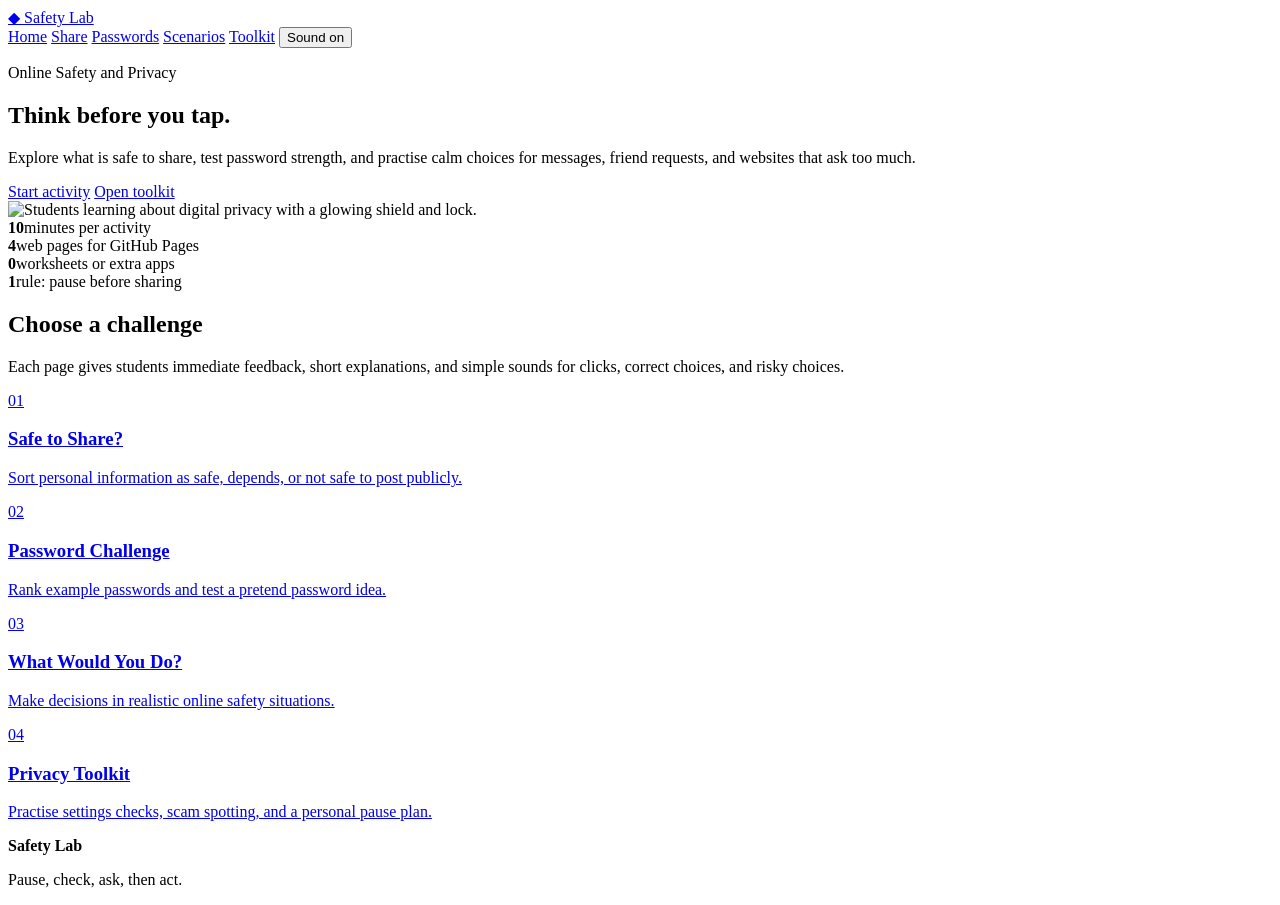
==== index.html @ 15ce436d "Add files via upload" ====
<!doctype html>
<html lang="en">
<head>
  <meta charset="utf-8">
  <meta name="viewport" content="width=device-width, initial-scale=1">
  <title>Safety Lab | Online Safety and Privacy</title>
  <link rel="stylesheet" href="css/styles.css">
</head>
<body>
  <header class="site-header">
    <nav class="nav" aria-label="Main navigation">
      <a class="brand" href="index.html" aria-label="Safety Lab home">
        <span class="brand-mark" aria-hidden="true">◆</span>
        <span>Safety Lab</span>
      </a>
      <div class="nav-actions">
        <a class="nav-link active" href="index.html">Home</a>
        <a class="nav-link" href="share.html">Share</a>
        <a class="nav-link" href="passwords.html">Passwords</a>
        <a class="nav-link" href="scenarios.html">Scenarios</a>
        <a class="nav-link" href="toolkit.html">Toolkit</a>
        <button class="sound-toggle" type="button" data-sound-toggle aria-pressed="true">Sound on</button>
      </div>
    </nav>
  </header>

  <main>
    <section class="hero">
      <div class="hero-copy">
        <p class="kicker">Online Safety and Privacy</p>
        <h1>Think before you tap.</h1>
        <p>Explore what is safe to share, test password strength, and practise calm choices for messages, friend requests, and websites that ask too much.</p>
        <div class="hero-actions">
          <a class="button primary" href="share.html">Start activity</a>
          <a class="button" href="toolkit.html">Open toolkit</a>
        </div>
      </div>
      <div class="hero-art">
        <img src="assets/online-safety-hero.png" alt="Students learning about digital privacy with a glowing shield and lock.">
      </div>
    </section>

    <div class="mission-strip" aria-label="Lesson overview">
      <div class="stat"><strong>10</strong><span>minutes per activity</span></div>
      <div class="stat"><strong>4</strong><span>web pages for GitHub Pages</span></div>
      <div class="stat"><strong>0</strong><span>worksheets or extra apps</span></div>
      <div class="stat"><strong>1</strong><span>rule: pause before sharing</span></div>
    </div>

    <section class="section">
      <div class="wrap">
        <div class="section-header">
          <div>
            <h2>Choose a challenge</h2>
            <p>Each page gives students immediate feedback, short explanations, and simple sounds for clicks, correct choices, and risky choices.</p>
          </div>
        </div>

        <div class="tool-grid">
          <a class="activity-card" href="share.html">
            <span class="card-number">01</span>
            <h3>Safe to Share?</h3>
            <p>Sort personal information as safe, depends, or not safe to post publicly.</p>
          </a>
          <a class="activity-card" href="passwords.html">
            <span class="card-number">02</span>
            <h3>Password Challenge</h3>
            <p>Rank example passwords and test a pretend password idea.</p>
          </a>
          <a class="activity-card" href="scenarios.html">
            <span class="card-number">03</span>
            <h3>What Would You Do?</h3>
            <p>Make decisions in realistic online safety situations.</p>
          </a>
          <a class="activity-card" href="toolkit.html">
            <span class="card-number">04</span>
            <h3>Privacy Toolkit</h3>
            <p>Practise settings checks, scam spotting, and a personal pause plan.</p>
          </a>
        </div>
      </div>
    </section>
  </main>

  <footer class="footer">
    <div class="wrap">
      <strong>Safety Lab</strong>
      <p>Pause, check, ask, then act.</p>
    </div>
  </footer>

  <script src="scripts/app.js"></script>
</body>
</html>
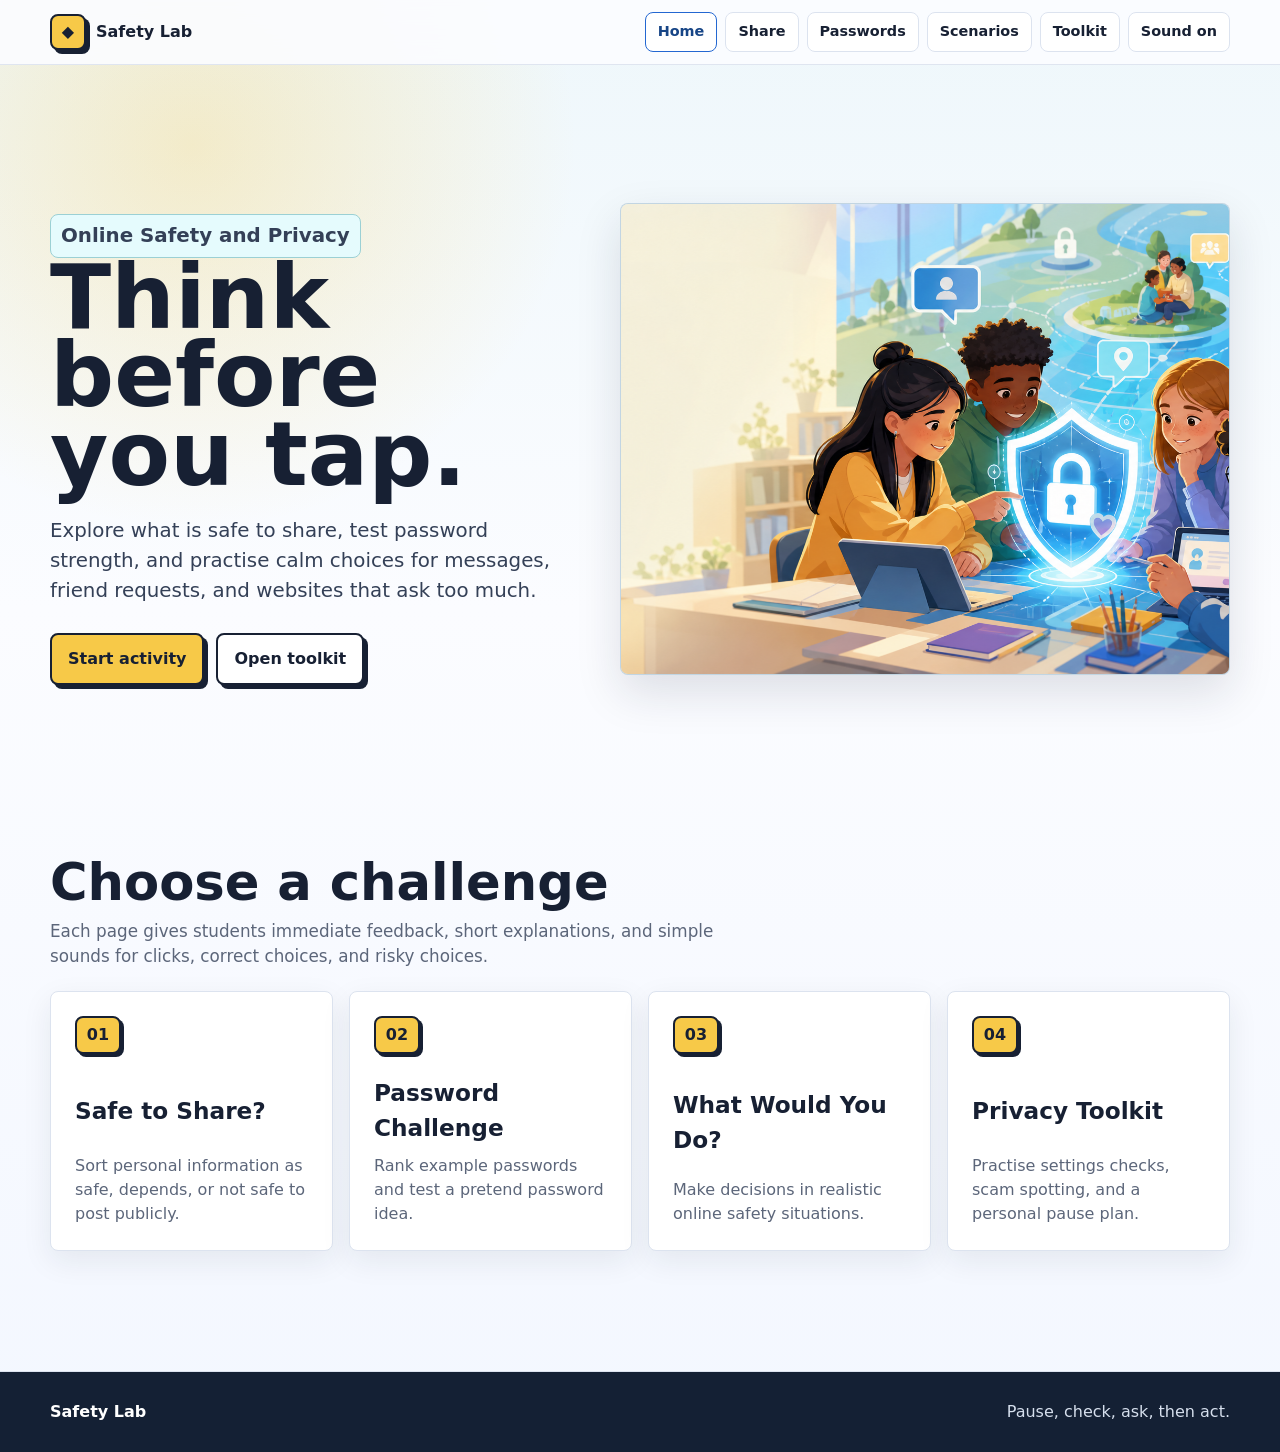
==== commit 73f8ff46: "Add files via upload" ====
--- a/index.html
+++ b/index.html
@@ -39,13 +39,6 @@
         <img src="assets/online-safety-hero.png" alt="Students learning about digital privacy with a glowing shield and lock.">
       </div>
     </section>
-
-    <div class="mission-strip" aria-label="Lesson overview">
-      <div class="stat"><strong>10</strong><span>minutes per activity</span></div>
-      <div class="stat"><strong>4</strong><span>web pages for GitHub Pages</span></div>
-      <div class="stat"><strong>0</strong><span>worksheets or extra apps</span></div>
-      <div class="stat"><strong>1</strong><span>rule: pause before sharing</span></div>
-    </div>
 
     <section class="section">
       <div class="wrap">
--- a/css/styles.css
+++ b/css/styles.css
@@ -0,0 +1,946 @@
+:root {
+  --ink: #172033;
+  --muted: #5c667a;
+  --paper: #fbfcff;
+  --line: #dce3ef;
+  --blue: #2367d1;
+  --blue-dark: #174586;
+  --green: #14845c;
+  --amber: #b86908;
+  --red: #c7374b;
+  --teal: #0d8b92;
+  --yellow: #f7c948;
+  --shadow: 0 18px 45px rgba(23, 32, 51, .13);
+}
+
+* {
+  box-sizing: border-box;
+}
+
+html {
+  scroll-behavior: smooth;
+}
+
+body {
+  margin: 0;
+  font-family: Inter, ui-sans-serif, system-ui, -apple-system, BlinkMacSystemFont, "Segoe UI", sans-serif;
+  color: var(--ink);
+  background:
+    radial-gradient(circle at 15% 10%, rgba(247, 201, 72, .28), transparent 24rem),
+    linear-gradient(180deg, #eef7fb 0%, #fbfcff 42%, #f3f7ff 100%);
+  line-height: 1.5;
+}
+
+button,
+input,
+textarea {
+  font: inherit;
+}
+
+button {
+  cursor: pointer;
+}
+
+.site-header {
+  position: sticky;
+  top: 0;
+  z-index: 10;
+  border-bottom: 1px solid rgba(220, 227, 239, .9);
+  background: rgba(251, 252, 255, .92);
+  backdrop-filter: blur(14px);
+}
+
+.nav {
+  width: min(1180px, calc(100% - 32px));
+  margin: 0 auto;
+  display: flex;
+  align-items: center;
+  justify-content: space-between;
+  gap: 18px;
+  padding: 12px 0;
+}
+
+.brand {
+  display: flex;
+  align-items: center;
+  gap: 10px;
+  min-width: 0;
+  color: var(--ink);
+  font-weight: 800;
+  letter-spacing: 0;
+  text-decoration: none;
+}
+
+.brand-mark {
+  width: 36px;
+  height: 36px;
+  display: grid;
+  place-items: center;
+  border: 2px solid var(--ink);
+  border-radius: 8px;
+  background: var(--yellow);
+  box-shadow: 4px 4px 0 var(--ink);
+  flex: 0 0 auto;
+}
+
+.nav-actions {
+  display: flex;
+  align-items: center;
+  gap: 8px;
+  overflow-x: auto;
+  scrollbar-width: none;
+}
+
+.nav-actions::-webkit-scrollbar {
+  display: none;
+}
+
+.nav-link,
+.sound-toggle {
+  border: 1px solid var(--line);
+  background: white;
+  color: var(--ink);
+  border-radius: 8px;
+  padding: 8px 12px;
+  text-decoration: none;
+  white-space: nowrap;
+  font-weight: 700;
+  font-size: .9rem;
+}
+
+.nav-link:hover,
+.nav-link:focus-visible,
+.sound-toggle:hover,
+.sound-toggle:focus-visible,
+.nav-link.active {
+  border-color: var(--blue);
+  color: var(--blue-dark);
+  outline: none;
+}
+
+.sound-toggle[aria-pressed="false"] {
+  color: var(--muted);
+  background: #f2f5fa;
+}
+
+.hero {
+  width: min(1180px, calc(100% - 32px));
+  min-height: min(720px, calc(100vh - 76px));
+  margin: 0 auto;
+  display: grid;
+  grid-template-columns: minmax(0, .92fr) minmax(360px, 1.08fr);
+  align-items: center;
+  gap: clamp(24px, 4vw, 56px);
+  padding: clamp(28px, 5vw, 60px) 0 32px;
+}
+
+.hero-copy {
+  position: relative;
+  z-index: 1;
+}
+
+.kicker {
+  width: fit-content;
+  margin: 0 0 14px;
+  border: 1px solid #9bd0d4;
+  background: #e5fbfd;
+  color: #074d54;
+  border-radius: 8px;
+  padding: 6px 10px;
+  font-size: .88rem;
+  font-weight: 800;
+}
+
+h1 {
+  margin: 0;
+  font-size: clamp(2.7rem, 7vw, 6.5rem);
+  line-height: .88;
+  letter-spacing: 0;
+}
+
+.page-title {
+  font-size: clamp(2.4rem, 6vw, 5.4rem);
+}
+
+.hero-copy p {
+  max-width: 58ch;
+  margin: 22px 0 0;
+  color: #344057;
+  font-size: clamp(1.05rem, 2vw, 1.24rem);
+}
+
+.hero-actions {
+  display: flex;
+  flex-wrap: wrap;
+  gap: 12px;
+  margin-top: 28px;
+}
+
+.button {
+  border: 2px solid var(--ink);
+  border-radius: 8px;
+  padding: 12px 16px;
+  display: inline-flex;
+  align-items: center;
+  justify-content: center;
+  gap: 10px;
+  min-height: 48px;
+  color: var(--ink);
+  background: white;
+  box-shadow: 4px 4px 0 var(--ink);
+  font-weight: 850;
+  text-decoration: none;
+  transition: transform .16s ease, box-shadow .16s ease;
+}
+
+.button.primary {
+  background: var(--yellow);
+}
+
+.button:hover,
+.button:focus-visible {
+  transform: translate(2px, 2px);
+  box-shadow: 2px 2px 0 var(--ink);
+  outline: none;
+}
+
+.hero-art {
+  position: relative;
+  min-height: 470px;
+  border-radius: 8px;
+  overflow: hidden;
+  box-shadow: var(--shadow);
+  border: 1px solid rgba(23, 32, 51, .12);
+  background: #dbeefa;
+}
+
+.hero-art img {
+  width: 100%;
+  height: 100%;
+  min-height: 470px;
+  display: block;
+  object-fit: cover;
+}
+
+.mission-strip {
+  width: min(1180px, calc(100% - 32px));
+  margin: 0 auto 28px;
+  display: grid;
+  grid-template-columns: repeat(4, 1fr);
+  gap: 12px;
+}
+
+.stat {
+  background: white;
+  border: 1px solid var(--line);
+  border-radius: 8px;
+  padding: 14px;
+  min-height: 94px;
+}
+
+.stat strong {
+  display: block;
+  font-size: 1.5rem;
+  line-height: 1;
+}
+
+.stat span {
+  display: block;
+  margin-top: 8px;
+  color: var(--muted);
+  font-size: .92rem;
+}
+
+main {
+  padding-bottom: 48px;
+}
+
+.page-main {
+  min-height: calc(100vh - 160px);
+}
+
+.section {
+  padding: clamp(34px, 6vw, 72px) 0;
+}
+
+.wrap {
+  width: min(1180px, calc(100% - 32px));
+  margin: 0 auto;
+}
+
+.section-header {
+  display: grid;
+  grid-template-columns: minmax(0, 1fr) auto;
+  gap: 20px;
+  align-items: end;
+  margin-bottom: 22px;
+}
+
+.section-header h2 {
+  margin: 0;
+  font-size: clamp(2rem, 4vw, 3.5rem);
+  line-height: .98;
+  letter-spacing: 0;
+}
+
+.section-header p {
+  margin: 12px 0 0;
+  max-width: 64ch;
+  color: var(--muted);
+  font-size: 1.05rem;
+}
+
+.score-pill {
+  min-width: 132px;
+  border: 2px solid var(--ink);
+  border-radius: 8px;
+  padding: 10px 12px;
+  background: white;
+  text-align: center;
+  box-shadow: 4px 4px 0 var(--ink);
+  font-weight: 850;
+}
+
+.activity-shell {
+  display: grid;
+  grid-template-columns: minmax(0, 1fr) 340px;
+  gap: 18px;
+  align-items: start;
+}
+
+.panel,
+.feedback,
+.scenario-board,
+.tool-panel,
+.activity-card {
+  background: white;
+  border: 1px solid var(--line);
+  border-radius: 8px;
+  box-shadow: 0 10px 30px rgba(23, 32, 51, .08);
+}
+
+.panel,
+.tool-panel,
+.activity-card {
+  padding: clamp(16px, 3vw, 24px);
+}
+
+.activity-card {
+  min-height: 230px;
+  color: var(--ink);
+  text-decoration: none;
+  display: flex;
+  flex-direction: column;
+  justify-content: space-between;
+}
+
+.activity-card:hover,
+.activity-card:focus-visible {
+  border-color: var(--blue);
+  outline: none;
+}
+
+.activity-card h3 {
+  margin: 22px 0 8px;
+  font-size: 1.45rem;
+}
+
+.activity-card p {
+  margin: 0;
+  color: var(--muted);
+}
+
+.card-number {
+  width: 46px;
+  height: 38px;
+  display: grid;
+  place-items: center;
+  border: 2px solid var(--ink);
+  border-radius: 8px;
+  background: var(--yellow);
+  box-shadow: 3px 3px 0 var(--ink);
+  font-weight: 900;
+}
+
+.feedback {
+  position: sticky;
+  top: 78px;
+  padding: 18px;
+}
+
+.feedback-inline {
+  margin-top: 16px;
+  position: static;
+}
+
+.feedback.correct,
+.inline-feedback.correct {
+  border-color: rgba(20, 132, 92, .42);
+  background: #f0fbf5;
+  color: #0a5b3d;
+}
+
+.feedback.incorrect,
+.inline-feedback.incorrect {
+  border-color: rgba(199, 55, 75, .34);
+  background: #fff5f6;
+  color: #7a1d2d;
+}
+
+.feedback h3,
+.panel h3,
+.tool-panel h3 {
+  margin: 0 0 10px;
+  font-size: 1.04rem;
+}
+
+.feedback p {
+  margin: 0;
+  color: var(--muted);
+}
+
+.feedback ul {
+  margin: 12px 0 0;
+  padding-left: 18px;
+  color: var(--muted);
+}
+
+.inline-feedback {
+  margin: 14px 0 0;
+  border: 1px solid var(--line);
+  border-radius: 8px;
+  background: #fbfdff;
+  color: var(--muted);
+  padding: 10px 12px;
+  font-weight: 750;
+}
+
+.inline-feedback.strong {
+  color: var(--green);
+}
+
+.share-card {
+  display: grid;
+  grid-template-columns: minmax(0, 1fr);
+  gap: 20px;
+  place-items: center;
+  min-height: 300px;
+  border: 2px dashed #b7c7dd;
+  border-radius: 8px;
+  padding: 28px;
+  text-align: center;
+  background:
+    linear-gradient(135deg, rgba(35, 103, 209, .08), transparent),
+    #fbfdff;
+}
+
+.share-label {
+  color: var(--muted);
+  font-weight: 800;
+  text-transform: uppercase;
+  font-size: .82rem;
+}
+
+.share-item {
+  font-size: clamp(2.4rem, 7vw, 5.5rem);
+  font-weight: 900;
+  line-height: 1;
+  overflow-wrap: anywhere;
+}
+
+.choice-grid {
+  display: grid;
+  grid-template-columns: repeat(3, 1fr);
+  gap: 10px;
+  margin-top: 16px;
+}
+
+.choice {
+  min-height: 86px;
+  border: 2px solid var(--line);
+  border-radius: 8px;
+  background: white;
+  color: var(--ink);
+  display: grid;
+  place-items: center;
+  gap: 4px;
+  padding: 10px;
+  font-weight: 850;
+}
+
+.choice .icon {
+  font-size: 1.8rem;
+  line-height: 1;
+}
+
+.choice[data-choice="safe"]:hover,
+.choice[data-choice="safe"]:focus-visible {
+  border-color: var(--green);
+}
+
+.choice[data-choice="depends"]:hover,
+.choice[data-choice="depends"]:focus-visible {
+  border-color: var(--amber);
+}
+
+.choice[data-choice="unsafe"]:hover,
+.choice[data-choice="unsafe"]:focus-visible {
+  border-color: var(--red);
+}
+
+.progress-row {
+  display: flex;
+  justify-content: space-between;
+  gap: 16px;
+  color: var(--muted);
+  font-weight: 750;
+  margin-top: 16px;
+}
+
+.bar {
+  height: 12px;
+  border: 1px solid #bfd0e7;
+  border-radius: 99px;
+  margin-top: 10px;
+  overflow: hidden;
+  background: #edf3fb;
+}
+
+.bar span {
+  display: block;
+  height: 100%;
+  width: 0;
+  background: linear-gradient(90deg, var(--teal), var(--blue));
+  transition: width .25s ease;
+}
+
+.password-area {
+  display: grid;
+  grid-template-columns: minmax(0, 1fr) minmax(270px, 360px);
+  gap: 18px;
+}
+
+.password-list {
+  display: grid;
+  gap: 10px;
+}
+
+.password-row {
+  display: grid;
+  grid-template-columns: 44px minmax(0, 1fr) auto;
+  gap: 10px;
+  align-items: center;
+  border: 1px solid var(--line);
+  border-radius: 8px;
+  padding: 10px;
+  background: #fbfdff;
+}
+
+.password-row.correct {
+  border-color: rgba(20, 132, 92, .55);
+  background: #f0fbf5;
+}
+
+.rank {
+  width: 34px;
+  height: 34px;
+  display: grid;
+  place-items: center;
+  border: 2px solid var(--ink);
+  border-radius: 8px;
+  background: var(--yellow);
+  font-weight: 900;
+}
+
+.password-text {
+  min-width: 0;
+  font-family: ui-monospace, SFMono-Regular, Menlo, Consolas, monospace;
+  font-weight: 850;
+  overflow-wrap: anywhere;
+}
+
+.move-buttons {
+  display: flex;
+  gap: 6px;
+}
+
+.icon-button {
+  width: 38px;
+  height: 38px;
+  border-radius: 8px;
+  border: 1px solid var(--line);
+  background: white;
+  color: var(--ink);
+  font-weight: 900;
+}
+
+.icon-button:hover,
+.icon-button:focus-visible {
+  border-color: var(--blue);
+  outline: none;
+}
+
+.meter {
+  display: grid;
+  gap: 14px;
+}
+
+.password-input {
+  width: 100%;
+  border: 2px solid #bdd0e8;
+  border-radius: 8px;
+  padding: 13px 14px;
+  outline: none;
+  font-family: ui-monospace, SFMono-Regular, Menlo, Consolas, monospace;
+  font-weight: 750;
+}
+
+.password-input:focus {
+  border-color: var(--blue);
+}
+
+.meter-track {
+  height: 16px;
+  border-radius: 99px;
+  overflow: hidden;
+  border: 1px solid #c8d6e8;
+  background: #eef3fa;
+}
+
+.meter-fill {
+  width: 8%;
+  height: 100%;
+  background: var(--red);
+  transition: width .2s ease, background .2s ease;
+}
+
+.check-list {
+  display: grid;
+  gap: 8px;
+  margin: 0;
+  padding: 0;
+  list-style: none;
+}
+
+.check-list li {
+  display: flex;
+  align-items: center;
+  gap: 8px;
+  color: var(--muted);
+  font-weight: 700;
+}
+
+.check-list li::before {
+  content: "";
+  width: 14px;
+  height: 14px;
+  border: 2px solid #a9b8cc;
+  border-radius: 4px;
+  flex: 0 0 auto;
+}
+
+.check-list li.met {
+  color: var(--green);
+}
+
+.check-list li.met::before {
+  background: var(--green);
+  border-color: var(--green);
+  box-shadow: inset 0 0 0 3px white;
+}
+
+.scenario-layout {
+  display: grid;
+  grid-template-columns: 290px minmax(0, 1fr);
+  gap: 18px;
+}
+
+.scenario-tabs {
+  display: grid;
+  gap: 10px;
+}
+
+.scenario-tab {
+  border: 1px solid var(--line);
+  border-radius: 8px;
+  padding: 14px;
+  background: white;
+  color: var(--ink);
+  text-align: left;
+  font-weight: 850;
+}
+
+.scenario-tab.active {
+  border: 2px solid var(--ink);
+  background: var(--yellow);
+  box-shadow: 4px 4px 0 var(--ink);
+}
+
+.scenario-board {
+  padding: clamp(18px, 3vw, 28px);
+}
+
+.scenario-board h3 {
+  margin: 0;
+  font-size: clamp(1.5rem, 3vw, 2.4rem);
+  line-height: 1.05;
+}
+
+.scenario-board p {
+  color: var(--muted);
+  font-size: 1.08rem;
+}
+
+.scenario-actions {
+  display: grid;
+  grid-template-columns: repeat(3, 1fr);
+  gap: 10px;
+  margin: 18px 0;
+}
+
+.scenario-action {
+  min-height: 72px;
+  border: 2px solid var(--line);
+  border-radius: 8px;
+  background: white;
+  color: var(--ink);
+  font-weight: 850;
+  padding: 10px;
+}
+
+.scenario-action.selected {
+  border-color: var(--blue);
+  background: #e9f1ff;
+}
+
+textarea {
+  width: 100%;
+  min-height: 104px;
+  resize: vertical;
+  border: 2px solid #bdd0e8;
+  border-radius: 8px;
+  padding: 12px;
+  color: var(--ink);
+  background: #fbfdff;
+}
+
+textarea:focus {
+  border-color: var(--blue);
+  outline: none;
+}
+
+.response-tools {
+  display: flex;
+  flex-wrap: wrap;
+  gap: 10px;
+  margin-top: 12px;
+}
+
+.mini-button {
+  border: 1px solid var(--line);
+  border-radius: 8px;
+  background: white;
+  color: var(--ink);
+  padding: 9px 12px;
+  font-weight: 800;
+}
+
+.mini-button:hover,
+.mini-button:focus-visible {
+  border-color: var(--blue);
+  outline: none;
+}
+
+.tool-grid {
+  display: grid;
+  grid-template-columns: repeat(4, 1fr);
+  gap: 16px;
+}
+
+.tool-panel {
+  min-height: 230px;
+}
+
+.tool-panel p {
+  color: var(--muted);
+  margin: 0 0 14px;
+}
+
+body[data-page="toolkit"] .tool-grid {
+  grid-template-columns: repeat(3, 1fr);
+}
+
+.privacy-toggle {
+  display: grid;
+  gap: 8px;
+}
+
+.toggle-row {
+  display: flex;
+  align-items: center;
+  justify-content: space-between;
+  gap: 10px;
+  border: 1px solid var(--line);
+  border-radius: 8px;
+  padding: 10px;
+  color: var(--muted);
+  background: white;
+  font-weight: 750;
+}
+
+.switch {
+  width: 50px;
+  height: 28px;
+  border: 2px solid #98a8bf;
+  border-radius: 99px;
+  background: #edf3fa;
+  position: relative;
+  flex: 0 0 auto;
+}
+
+.switch::after {
+  content: "";
+  width: 18px;
+  height: 18px;
+  position: absolute;
+  top: 3px;
+  left: 4px;
+  border-radius: 50%;
+  background: #98a8bf;
+  transition: transform .2s ease, background .2s ease;
+}
+
+.toggle-row.on .switch {
+  border-color: var(--green);
+  background: #e8f8f1;
+}
+
+.toggle-row.on .switch::after {
+  transform: translateX(20px);
+  background: var(--green);
+}
+
+.toggle-row.risky.on .switch {
+  border-color: var(--red);
+  background: #fff1f3;
+}
+
+.toggle-row.risky.on .switch::after {
+  background: var(--red);
+}
+
+.phish-message {
+  border: 1px solid #f0c4ca;
+  border-left: 6px solid var(--red);
+  border-radius: 8px;
+  padding: 12px;
+  background: #fff7f8;
+  color: #5c1824;
+  font-weight: 750;
+}
+
+.spot-list {
+  display: flex;
+  flex-wrap: wrap;
+  gap: 8px;
+}
+
+.chip {
+  border: 1px solid var(--line);
+  border-radius: 8px;
+  padding: 7px 10px;
+  background: white;
+  color: var(--muted);
+  font-weight: 800;
+}
+
+.chip.found {
+  border-color: var(--green);
+  color: var(--green);
+  background: #edf9f3;
+}
+
+.footer {
+  border-top: 1px solid var(--line);
+  background: #142034;
+  color: white;
+  padding: 28px 0;
+}
+
+.footer .wrap {
+  display: flex;
+  justify-content: space-between;
+  gap: 18px;
+  align-items: center;
+  flex-wrap: wrap;
+}
+
+.footer p {
+  margin: 0;
+  color: #d6dfed;
+}
+
+@media (max-width: 1040px) {
+  .tool-grid {
+    grid-template-columns: repeat(2, 1fr);
+  }
+
+  body[data-page="toolkit"] .tool-grid {
+    grid-template-columns: 1fr;
+  }
+}
+
+@media (max-width: 940px) {
+  .hero,
+  .activity-shell,
+  .password-area,
+  .scenario-layout {
+    grid-template-columns: 1fr;
+  }
+
+  .hero {
+    min-height: auto;
+  }
+
+  .hero-art,
+  .hero-art img {
+    min-height: 320px;
+  }
+
+  .mission-strip {
+    grid-template-columns: repeat(2, 1fr);
+  }
+
+  .feedback {
+    position: static;
+  }
+}
+
+@media (max-width: 640px) {
+  .nav {
+    align-items: stretch;
+    flex-direction: column;
+  }
+
+  .section-header,
+  .mission-strip,
+  .tool-grid,
+  .choice-grid,
+  .scenario-actions {
+    grid-template-columns: 1fr;
+  }
+
+  .hero-art,
+  .hero-art img {
+    min-height: 240px;
+  }
+
+  .password-row {
+    grid-template-columns: 38px minmax(0, 1fr);
+  }
+
+  .move-buttons {
+    grid-column: 1 / -1;
+    justify-content: flex-end;
+  }
+}
